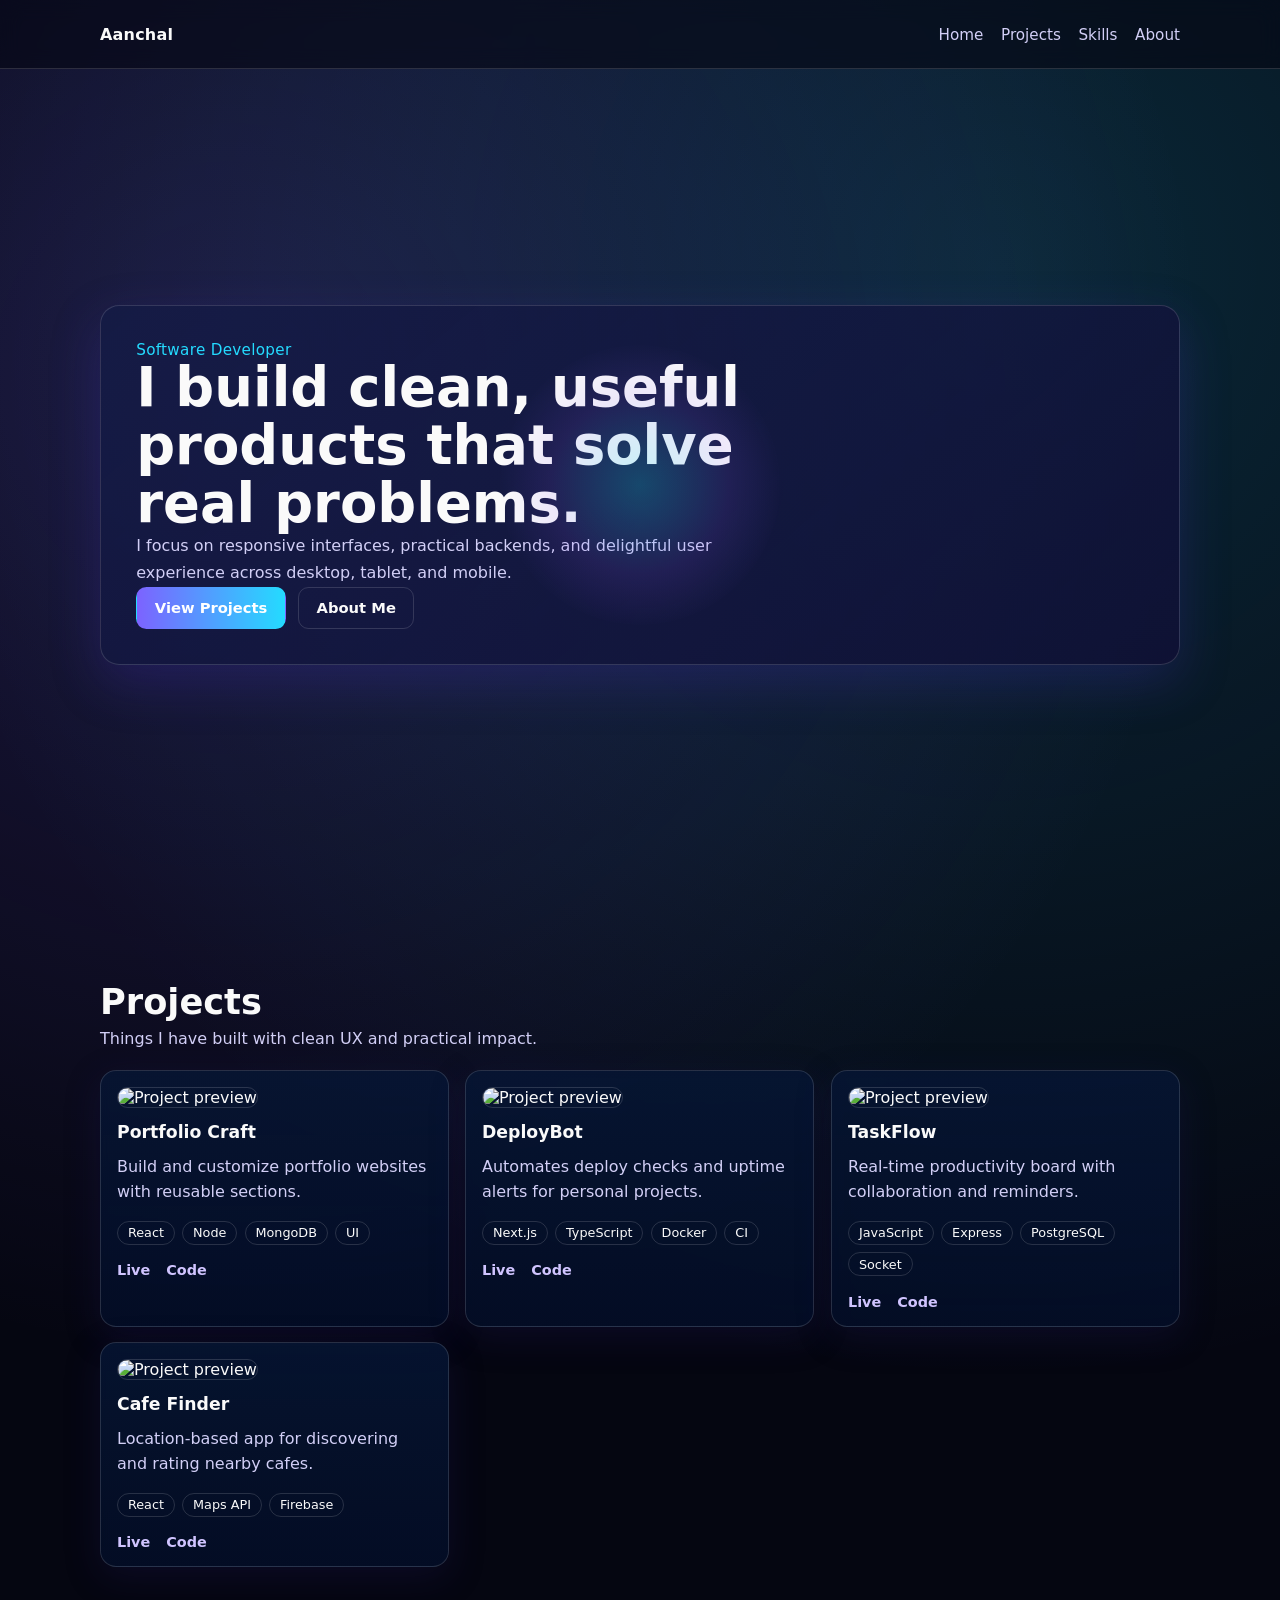
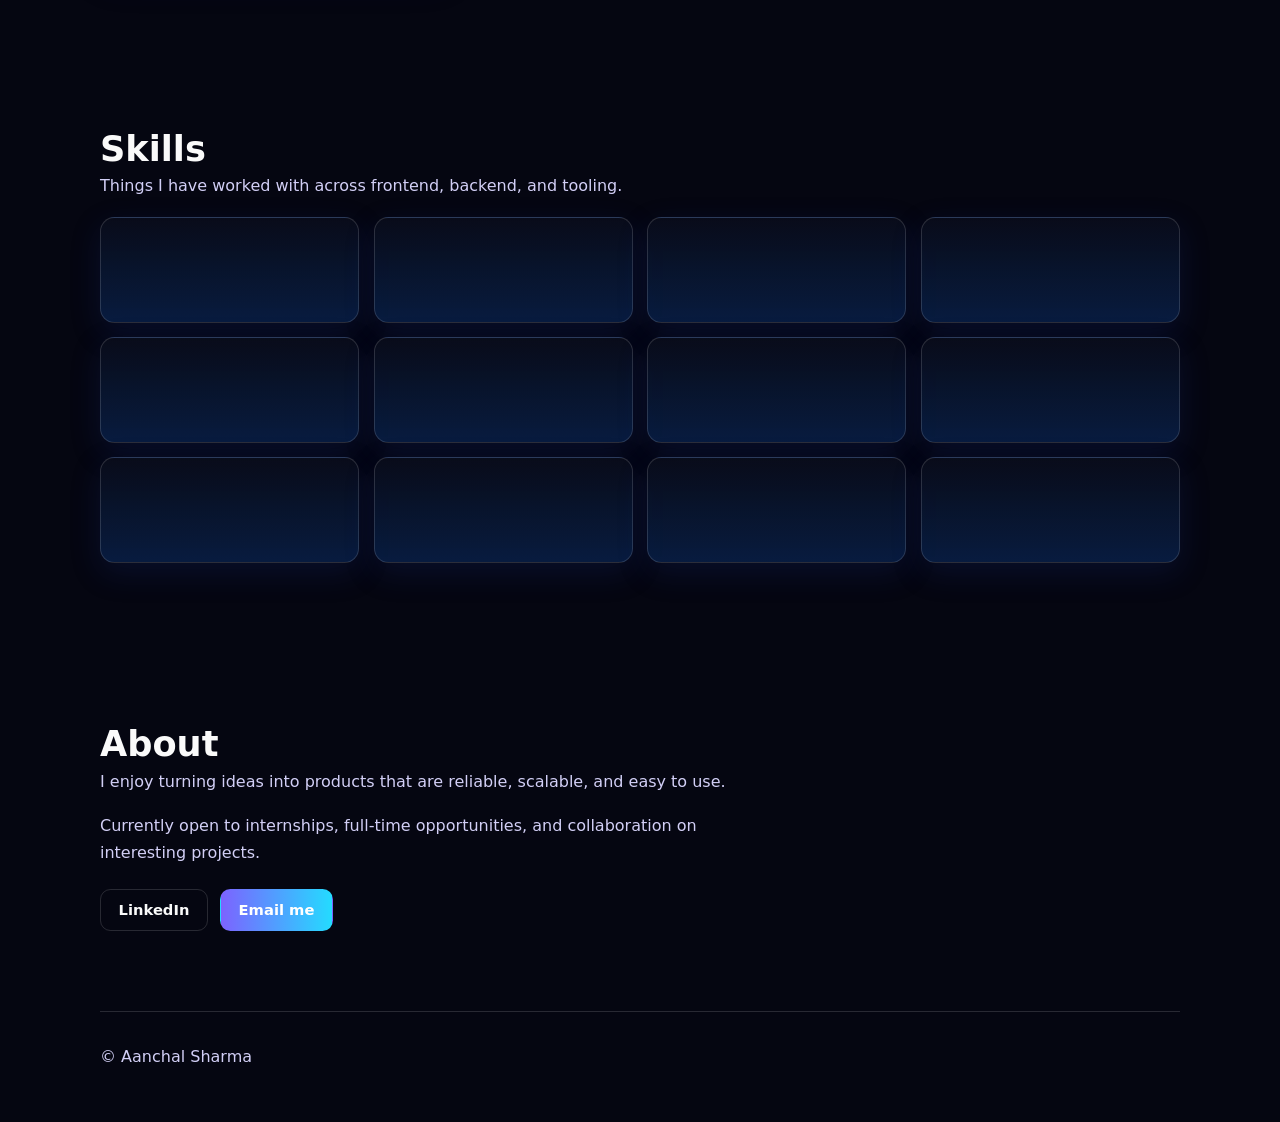
==== index.html @ 907e6a22 "Initial portfolio: responsive layout, projects/skills cards, liquid cursor background Co-authored-by" ====
<!DOCTYPE html>
<html lang="en">
  <head>
    <meta charset="UTF-8" />
    <meta name="viewport" content="width=device-width, initial-scale=1.0" />
    <title>Aanchal Sharma | Portfolio</title>
    <meta
      name="description"
      content="Portfolio of Aanchal Sharma - developer, builder, problem solver."
    />
    <link rel="stylesheet" href="style.css" />
  </head>
  <body>
    <!-- 3D canvas background -->
    <canvas id="bg3d"></canvas>

    <header class="site-header">
      <nav class="nav container">
        <a href="#home" class="brand">Aanchal</a>
        <ul class="nav-links">
          <li><a href="#home">Home</a></li>
          <li><a href="#projects">Projects</a></li>
          <li><a href="#skills">Skills</a></li>
          <li><a href="#about">About</a></li>
        </ul>
      </nav>
    </header>

    <main>
      <!-- HERO / HOOK -->
      <section id="home" class="hero container">
        <div class="hero-panel cursor-reactive" data-tilt>
          <p class="kicker">Software Developer</p>
          <h1>I build clean, useful products that solve real problems.</h1>
          <p class="hero-sub">
            I focus on responsive interfaces, practical backends, and delightful
            user experience across desktop, tablet, and mobile.
          </p>
          <div class="hero-actions">
            <a href="#projects" class="btn">View Projects</a>
            <a href="#about" class="btn btn-outline">About Me</a>
          </div>
          <span class="hero-glow" aria-hidden="true"></span>
        </div>
      </section>

      <!-- PROJECTS -->
      <section id="projects" class="projects container">
        <div class="section-head">
          <h2>Projects</h2>
          <p>Things I have built with clean UX and practical impact.</p>
        </div>

        <div class="project-grid">
          <article class="project-card cursor-reactive" data-tilt>
            <img
              src="https://placehold.co/600x360/0f172a/e2e8f0?text=Project+Preview"
              alt="Project preview"
              class="project-thumb"
            />
            <h3>Portfolio Craft</h3>
            <p>Build and customize portfolio websites with reusable sections.</p>
            <div class="tags">
              <span>React</span><span>Node</span><span>MongoDB</span><span>UI</span>
            </div>
            <div class="card-links">
              <a href="#" target="_blank" rel="noopener noreferrer">Live</a>
              <a href="#" target="_blank" rel="noopener noreferrer">Code</a>
            </div>
          </article>

          <article class="project-card cursor-reactive" data-tilt>
            <img
              src="https://placehold.co/600x360/1e293b/e2e8f0?text=Project+Preview"
              alt="Project preview"
              class="project-thumb"
            />
            <h3>DeployBot</h3>
            <p>Automates deploy checks and uptime alerts for personal projects.</p>
            <div class="tags">
              <span>Next.js</span><span>TypeScript</span><span>Docker</span><span>CI</span>
            </div>
            <div class="card-links">
              <a href="#" target="_blank" rel="noopener noreferrer">Live</a>
              <a href="#" target="_blank" rel="noopener noreferrer">Code</a>
            </div>
          </article>

          <article class="project-card cursor-reactive" data-tilt>
            <img
              src="https://placehold.co/600x360/172554/e2e8f0?text=Project+Preview"
              alt="Project preview"
              class="project-thumb"
            />
            <h3>TaskFlow</h3>
            <p>Real-time productivity board with collaboration and reminders.</p>
            <div class="tags">
              <span>JavaScript</span><span>Express</span><span>PostgreSQL</span><span>Socket</span>
            </div>
            <div class="card-links">
              <a href="#" target="_blank" rel="noopener noreferrer">Live</a>
              <a href="#" target="_blank" rel="noopener noreferrer">Code</a>
            </div>
          </article>

          <article class="project-card cursor-reactive" data-tilt>
            <img
              src="https://placehold.co/600x360/0c4a6e/e2e8f0?text=Project+Preview"
              alt="Project preview"
              class="project-thumb"
            />
            <h3>Cafe Finder</h3>
            <p>Location-based app for discovering and rating nearby cafes.</p>
            <div class="tags">
              <span>React</span><span>Maps API</span><span>Firebase</span>
            </div>
            <div class="card-links">
              <a href="#" target="_blank" rel="noopener noreferrer">Live</a>
              <a href="#" target="_blank" rel="noopener noreferrer">Code</a>
            </div>
          </article>
        </div>
      </section>

      <!-- SKILLS -->
      <section id="skills" class="skills container">
        <div class="section-head">
          <h2>Skills</h2>
          <p>Things I have worked with across frontend, backend, and tooling.</p>
        </div>
        <div class="skills-grid">
          <article class="skill-card cursor-reactive" data-tilt><span class="skill-icon">⚛️</span><h3>React</h3></article>
          <article class="skill-card cursor-reactive" data-tilt><span class="skill-icon">🅰️</span><h3>Angular</h3></article>
          <article class="skill-card cursor-reactive" data-tilt><span class="skill-icon">🌐</span><h3>HTML</h3></article>
          <article class="skill-card cursor-reactive" data-tilt><span class="skill-icon">🎨</span><h3>CSS</h3></article>
          <article class="skill-card cursor-reactive" data-tilt><span class="skill-icon">🟨</span><h3>JavaScript</h3></article>
          <article class="skill-card cursor-reactive" data-tilt><span class="skill-icon">🟦</span><h3>TypeScript</h3></article>
          <article class="skill-card cursor-reactive" data-tilt><span class="skill-icon">🟩</span><h3>Node.js</h3></article>
          <article class="skill-card cursor-reactive" data-tilt><span class="skill-icon">🐍</span><h3>Python</h3></article>
          <article class="skill-card cursor-reactive" data-tilt><span class="skill-icon">🍃</span><h3>MongoDB</h3></article>
          <article class="skill-card cursor-reactive" data-tilt><span class="skill-icon">🐘</span><h3>PostgreSQL</h3></article>
          <article class="skill-card cursor-reactive" data-tilt><span class="skill-icon">🐳</span><h3>Docker</h3></article>
          <article class="skill-card cursor-reactive" data-tilt><span class="skill-icon">☁️</span><h3>Cloud</h3></article>
        </div>
      </section>

      <!-- ABOUT + CONNECT -->
      <section id="about" class="about container">
        <div class="section-head">
          <h2>About</h2>
          <p>
            I enjoy turning ideas into products that are reliable, scalable, and
            easy to use.
          </p>
        </div>
        <p class="about-copy">
          Currently open to internships, full-time opportunities, and
          collaboration on interesting projects.
        </p>
        <div class="connect-links">
          <a
            class="btn btn-outline"
            href="https://www.linkedin.com/in/your-linkedin"
            target="_blank"
            rel="noopener noreferrer"
            >LinkedIn</a
          >
          <a class="btn" href="mailto:youremail@example.com">Email me</a>
        </div>
      </section>
    </main>

    <footer class="site-footer container">
      <p>© <span id="year"></span> Aanchal Sharma</p>
    </footer>

    <script type="module" src="script.js"></script>
  </body>
</html>
---- style.css ----
:root {
  --bg: #050611;
  --text: #fafafa;
  --muted: #d2cff6;
  --card: rgba(24, 24, 27, 0.6);
  --border: rgba(255, 255, 255, 0.14);
  --accent: #7c63ff;
  --accent-2: #24dbff;
  --max: 1080px;
}

* {
  box-sizing: border-box;
}

html,
body {
  margin: 0;
  padding: 0;
  font-family: Inter, ui-sans-serif, system-ui, -apple-system, Segoe UI, Roboto, Arial,
    sans-serif;
  color: var(--text);
  background:
    radial-gradient(circle at 18% 14%, rgba(123, 97, 255, 0.2) 0%, rgba(0, 0, 0, 0) 38%),
    radial-gradient(circle at 78% 10%, rgba(36, 219, 255, 0.16) 0%, rgba(0, 0, 0, 0) 42%),
    var(--bg);
  scroll-behavior: smooth;
  overflow-x: hidden;
}

a {
  color: inherit;
}

#bg3d {
  position: fixed;
  inset: 0;
  z-index: -1;
}

.container {
  width: min(100% - 2rem, var(--max));
  margin-inline: auto;
}

.site-header {
  position: sticky;
  top: 0;
  z-index: 10;
  backdrop-filter: blur(10px);
  background: rgba(5, 7, 20, 0.62);
  border-bottom: 1px solid var(--border);
}

.nav {
  min-height: 68px;
  display: flex;
  justify-content: space-between;
  align-items: center;
}

.brand {
  font-size: 1rem;
  font-weight: 700;
  text-decoration: none;
  letter-spacing: 0.2px;
}

.nav-links {
  margin: 0;
  padding: 0;
  list-style: none;
  display: flex;
  align-items: center;
  gap: 1.1rem;
}

.nav-links a {
  text-decoration: none;
  color: var(--muted);
  font-size: 0.95rem;
}

.nav-links a:hover {
  color: var(--text);
}

.hero,
.projects,
.skills,
.about {
  padding-block: 5rem;
}

.hero {
  min-height: calc(100svh - 68px);
  display: grid;
  align-content: center;
  gap: 1rem;
}

.hero-panel {
  position: relative;
  border: 1px solid var(--border);
  border-radius: 1.2rem;
  background: linear-gradient(140deg, rgba(20, 27, 70, 0.82), rgba(17, 15, 56, 0.75));
  padding: clamp(1.4rem, 3vw, 2.2rem);
  overflow: hidden;
  transform-style: preserve-3d;
  box-shadow: 0 18px 50px rgba(66, 48, 176, 0.28);
}

.hero-panel > * {
  position: relative;
  z-index: 1;
}

.hero-glow {
  position: absolute;
  width: 280px;
  height: 280px;
  border-radius: 50%;
  background: radial-gradient(
    circle,
    rgba(34, 211, 238, 0.26) 0%,
    rgba(139, 92, 246, 0.12) 45%,
    rgba(9, 9, 11, 0) 72%
  );
  pointer-events: none;
  top: var(--y, 50%);
  left: var(--x, 50%);
  transform: translate(-50%, -50%);
  transition: top 120ms linear, left 120ms linear;
}

.kicker {
  margin: 0;
  color: var(--accent-2);
  font-size: 0.95rem;
  letter-spacing: 0.3px;
}

.hero h1 {
  margin: 0;
  font-size: clamp(2rem, 5vw, 3.4rem);
  line-height: 1.06;
  max-width: 17ch;
}

.hero-sub {
  margin: 0;
  color: var(--muted);
  max-width: 63ch;
  line-height: 1.7;
}

.hero-actions {
  display: flex;
  gap: 0.75rem;
  flex-wrap: wrap;
}

.btn {
  display: inline-flex;
  align-items: center;
  justify-content: center;
  width: fit-content;
  text-decoration: none;
  border-radius: 0.65rem;
  border: 1px solid transparent;
  padding: 0.72rem 1.1rem;
  font-size: 0.92rem;
  font-weight: 600;
  color: #ffffff;
  background: linear-gradient(90deg, var(--accent), var(--accent-2));
}

.btn-outline {
  background: transparent;
  border-color: var(--border);
  color: var(--text);
}

.section-head h2 {
  margin: 0 0 0.45rem;
  font-size: clamp(1.5rem, 3vw, 2.2rem);
}

.section-head p {
  margin: 0 0 1.35rem;
  color: var(--muted);
}

.project-grid {
  display: grid;
  grid-template-columns: repeat(12, 1fr);
  gap: 1rem;
}

.project-card {
  grid-column: span 4;
  background: linear-gradient(
    180deg,
    rgba(6, 22, 53, 0.82) 0%,
    rgba(3, 15, 43, 0.75) 100%
  );
  border: 1px solid var(--border);
  border-radius: 1rem;
  padding: 1rem;
  backdrop-filter: blur(4px);
  transform-style: preserve-3d;
  box-shadow: 0 10px 35px rgba(32, 23, 97, 0.25);
}

.project-thumb {
  width: 100%;
  aspect-ratio: 16 / 9;
  object-fit: cover;
  border-radius: 0.7rem;
  border: 1px solid rgba(255, 255, 255, 0.15);
  margin-bottom: 0.9rem;
}

.project-card h3 {
  margin: 0 0 0.7rem;
  font-size: 1.08rem;
}

.project-card p {
  margin: 0;
  color: var(--muted);
  line-height: 1.6;
}

.tags {
  display: flex;
  flex-wrap: wrap;
  gap: 0.45rem;
  margin: 1rem 0 1.1rem;
}

.tags span {
  border: 1px solid var(--border);
  border-radius: 999px;
  padding: 0.22rem 0.62rem;
  font-size: 0.8rem;
}

.card-links {
  display: flex;
  gap: 1rem;
}

.card-links a {
  color: #d0c4ff;
  text-decoration: none;
  font-size: 0.9rem;
  font-weight: 600;
}

.skills-grid {
  display: grid;
  grid-template-columns: repeat(12, 1fr);
  gap: 0.9rem;
}

.skill-card {
  grid-column: span 3;
  border: 1px solid var(--border);
  border-radius: 0.9rem;
  min-height: 106px;
  background: linear-gradient(
    180deg,
    rgba(10, 13, 27, 0.88) 0%,
    rgba(9, 35, 79, 0.75) 100%
  );
  display: grid;
  place-items: center;
  gap: 0.45rem;
  padding: 0.9rem;
  text-align: center;
  transform-style: preserve-3d;
  box-shadow: 0 10px 30px rgba(24, 44, 130, 0.22);
}

.skill-icon {
  font-size: 1.4rem;
}

.skill-card h3 {
  margin: 0;
  font-size: 0.9rem;
  font-weight: 600;
}

.about-copy {
  margin: 0 0 1.4rem;
  color: var(--muted);
  line-height: 1.7;
  max-width: 62ch;
}

.connect-links {
  display: flex;
  gap: 0.75rem;
  flex-wrap: wrap;
}

.site-footer {
  border-top: 1px solid var(--border);
  padding: 1.2rem 0 2.5rem;
  color: var(--muted);
}

.cursor-reactive {
  transition: transform 220ms ease, box-shadow 220ms ease;
  will-change: transform;
}

.cursor-reactive:hover {
  box-shadow: 0 18px 45px rgba(0, 0, 0, 0.35);
}

@media (max-width: 980px) {
  .project-card {
    grid-column: span 6;
  }

  .skill-card {
    grid-column: span 4;
  }
}

@media (max-width: 640px) {
  .site-header {
    position: static;
  }

  .nav {
    min-height: auto;
    padding-block: 1rem;
    align-items: flex-start;
    flex-direction: column;
    gap: 0.75rem;
  }

  .nav-links {
    flex-wrap: wrap;
    gap: 0.7rem;
  }

  .hero {
    min-height: auto;
    padding-top: 2.25rem;
  }

  .project-card {
    grid-column: span 12;
  }

  .skill-card {
    grid-column: span 6;
  }
}

@media (max-width: 420px) {
  .skill-card {
    grid-column: span 12;
  }
}
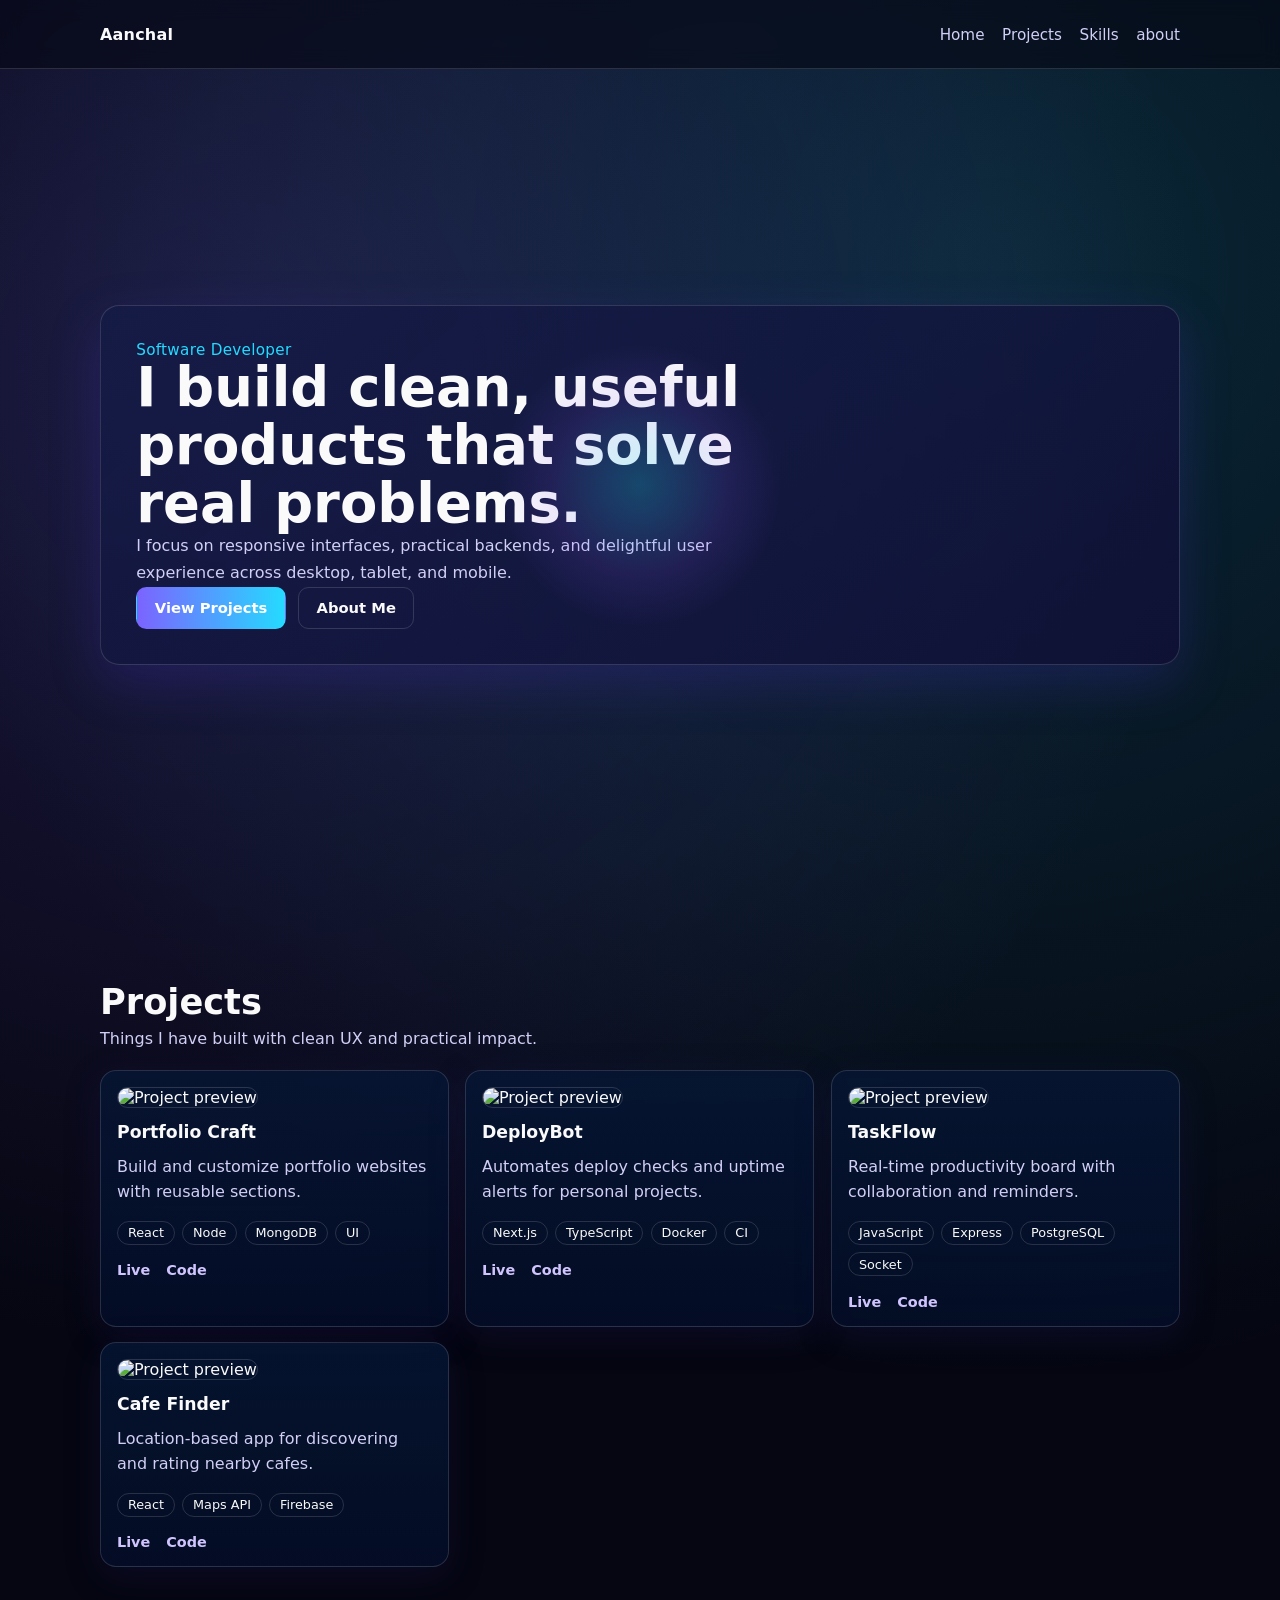
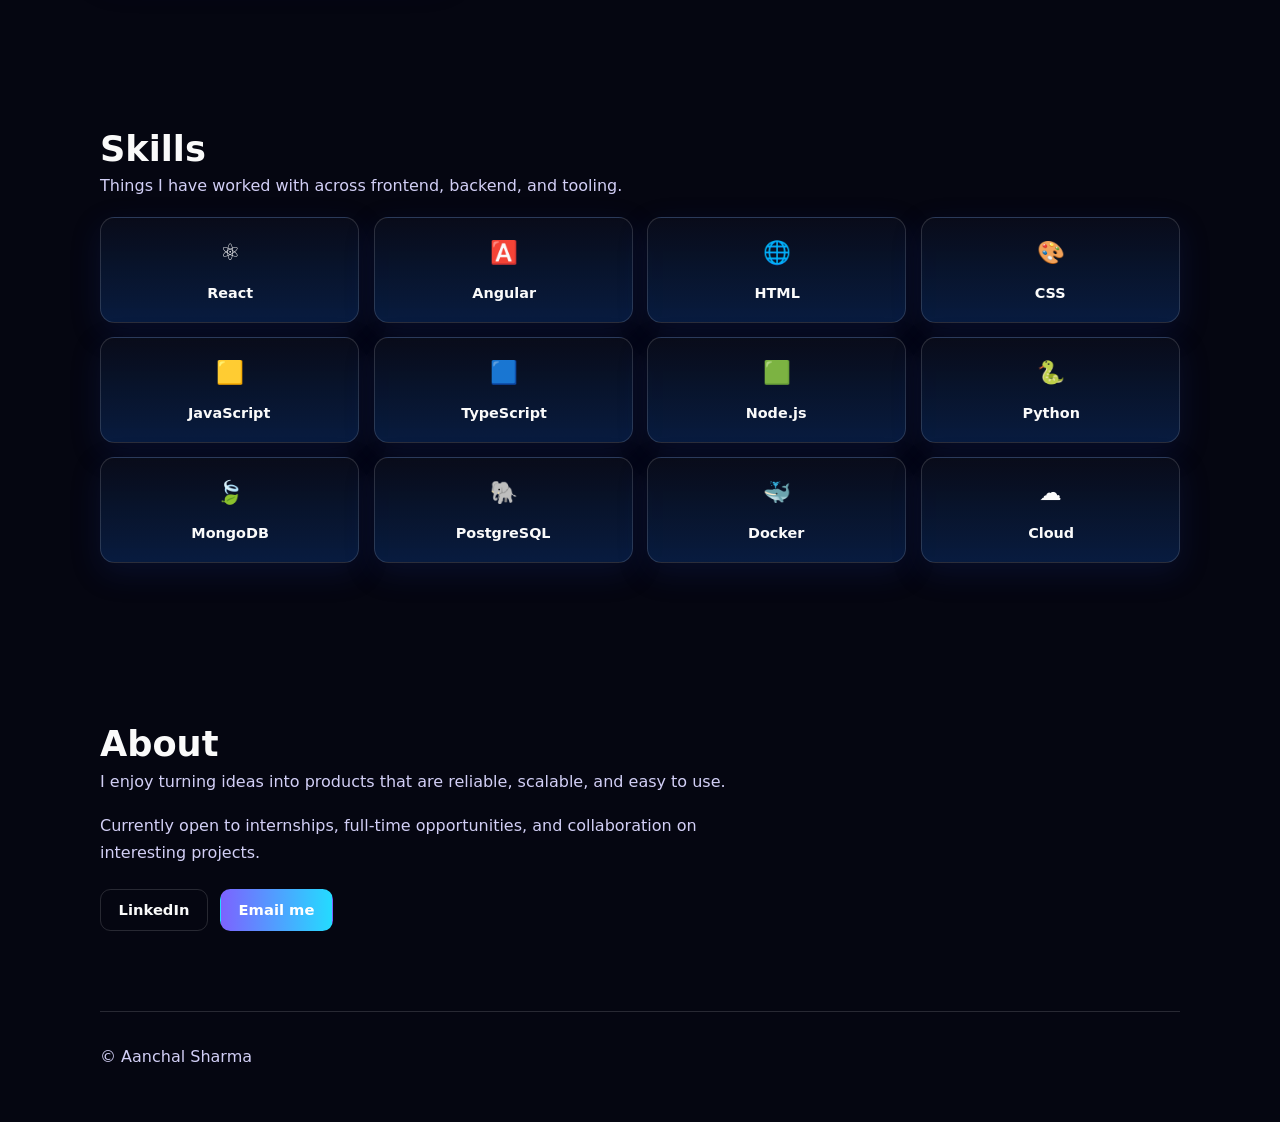
==== commit 55ee8eeb: "first version" ====
--- a/index.html
+++ b/index.html
@@ -21,7 +21,7 @@
           <li><a href="#home">Home</a></li>
           <li><a href="#projects">Projects</a></li>
           <li><a href="#skills">Skills</a></li>
-          <li><a href="#about">About</a></li>
+          <li><a href="#about">about</a></li>
         </ul>
       </nav>
     </header>
--- a/style.css
+++ b/style.css
@@ -186,7 +186,7 @@
   font-size: clamp(1.5rem, 3vw, 2.2rem);
 }
 
-.section-head p {
+.section-head p  {
   margin: 0 0 1.35rem;
   color: var(--muted);
 }
